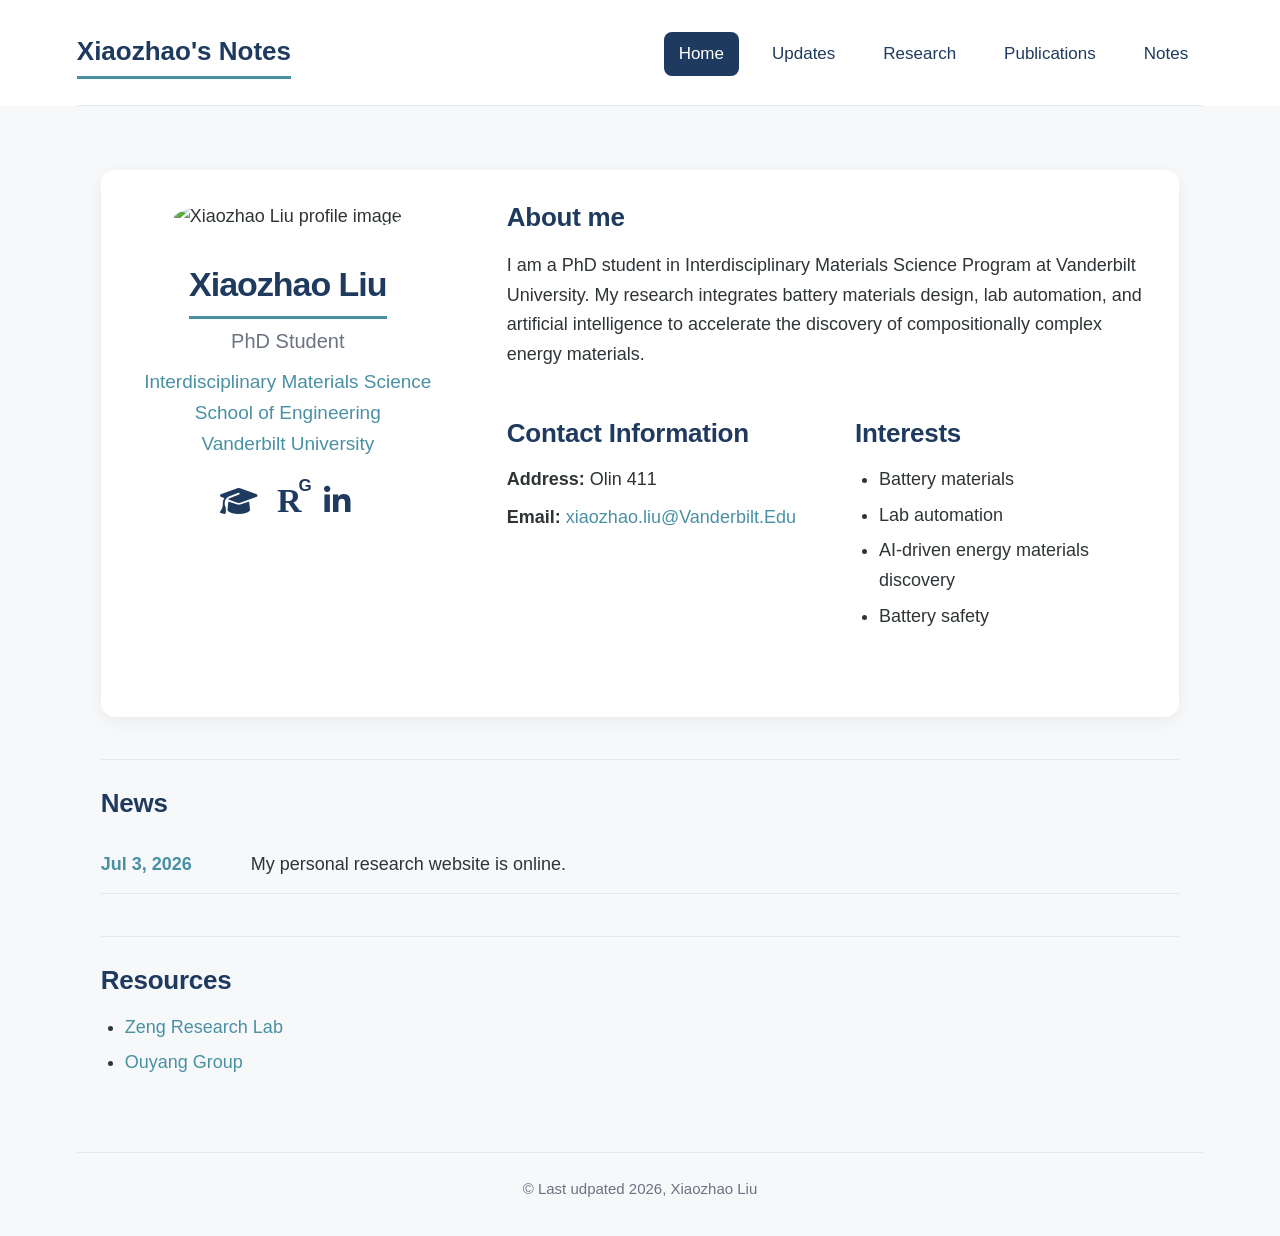
==== index.html @ 6db7bd6d "Update affiliation text in index.html" ====
<!DOCTYPE html>
<html lang="en">
<head>
  <meta charset="UTF-8" />
  <meta name="viewport" content="width=device-width, initial-scale=1.0" />
  <meta name="description" content="Xiaozhao Liu - battery materials, lab automation, and AI-driven materials discovery." />
  <title>Xiaozhao Liu | Home</title>
  <link rel="stylesheet" href="https://cdnjs.cloudflare.com/ajax/libs/font-awesome/6.5.2/css/all.min.css" />
  <link rel="stylesheet" href="style.css" />
  <script src="site-config.js" defer></script>
</head>
<body>
  <header class="site-header">
    <div class="site-container nav-bar">
      <a class="site-title" href="index.html">Xiaozhao's Notes</a>
      <nav class="nav-links" aria-label="Main navigation">
        <a class="active" href="index.html">Home</a>
        <a href="updates.html">Updates</a>
        <a href="research.html">Research</a>
        <a href="publications.html">Publications</a>
        <a href="notes.html">Notes</a>
      </nav>
    </div>
  </header>

  <main class="site-container main-content">
    <section class="profile-layout">
      <aside class="profile-sidebar">
        <img class="profile-photo" src="assets/ProfileXiaozhao.png" alt="Xiaozhao Liu profile image" />
        <h1>Xiaozhao Liu</h1>
        <p class="profile-role">PhD Student</p>
        <p class="profile-affiliation">
          Interdisciplinary Materials Science<br />
          School of Engineering<br />
          Vanderbilt University
        </p>

        <div class="profile-icons" aria-label="Academic and professional links">
          <a href="https://scholar.google.com/citations?user=CbV5CPsAAAAJ&hl=en" target="_blank" rel="noopener noreferrer" aria-label="Google Scholar" title="Google Scholar">
            <i class="fa-solid fa-graduation-cap"></i>
          </a>
          <a href="https://www.researchgate.net/profile/Xiaozhao-Liu-3/research" target="_blank" rel="noopener noreferrer" aria-label="ResearchGate" title="ResearchGate">
            <span class="rg-icon">R</span>
          </a>
          <a href="https://www.linkedin.com/in/xiaozhao-liu-083b06285/" target="_blank" rel="noopener noreferrer" aria-label="LinkedIn" title="LinkedIn">
            <i class="fa-brands fa-linkedin-in"></i>
          </a>
        </div>
      </aside>

      <section class="profile-main">
        <section class="page-section">
          <h2>About me</h2>
          <p>
            I am a PhD student in Interdisciplinary Materials Science Program at Vanderbilt University.
            My research integrates battery materials design, lab automation, and artificial intelligence to accelerate the discovery of compositionally complex energy materials.
          </p>
        </section>

        <section class="page-section two-column-section">
          <div>
            <h2>Contact Information</h2>
            <p class="contact-line"><strong>Address:</strong> Olin 411</p>
            <p class="contact-line"><strong>Email:</strong> <a href="mailto:xiaozhao.liu@Vanderbilt.Edu">xiaozhao.liu@Vanderbilt.Edu</a></p>
          </div>
          <div>
            <h2>Interests</h2>
            <ul class="interest-list">
              <li>Battery materials</li>
              <li>Lab automation</li>
              <li>AI-driven energy materials discovery</li>
              <li>Battery safety</li>
            </ul>
          </div>
        </section>
      </section>
    </section>

    <section class="home-news">
      <h2>News</h2>
      <div class="news-row">
        <span class="news-date">Jul 3, 2026</span>
        <span>My personal research website is online.</span>
      </div>
    </section>

    <section class="home-resources">
      <h2>Resources</h2>
      <ul class="resource-list">
        <li><a href="https://www.yan-zeng.com/" target="_blank" rel="noopener noreferrer">Zeng Research Lab</a></li>
        <li><a href="https://bin-ouyang.com/" target="_blank" rel="noopener noreferrer">Ouyang Group</a></li>
      </ul>
    </section>
  </main>

  <footer class="site-footer">
    <p>© Last udpated 2026, Xiaozhao Liu</p>
  </footer>
</body>
</html>
---- style.css ----
:root {
  --navy: #1F3A5F;
  --soft-blue: #4A90A4;
  --bg: #F7F8FA;
  --card: #FFFFFF;
  --text: #2F3437;
  --muted: #6B7280;
  --line: #E5E7EB;
  --max-width: 1200px;
  --content-width: 1200px;
}

* {
  box-sizing: border-box;
}

html,
body {
  margin: 0;
  padding: 0;
}

body {
  color: var(--text);
  background: var(--bg);
  font-family: -apple-system, BlinkMacSystemFont, "Segoe UI", Roboto, Arial, sans-serif;
  font-size: 18px;
  line-height: 1.65;
}

a {
  color: var(--soft-blue);
  text-decoration: none;
}

a:hover {
  color: var(--navy);
  text-decoration: underline;
}

.site-container {
  width: min(88%, var(--max-width));
  margin: 0 auto;
  padding-left: 24px;
  padding-right: 24px;
}

.site-header {
  background: var(--card);
}

.nav-bar {
  display: flex;
  justify-content: space-between;
  align-items: center;
  padding: 30px 0 26px;
  border-bottom: 1px solid var(--line);
}

.site-title {
  color: var(--navy);
  font-size: 26px;
  font-weight: 700;
  border-bottom: 3px solid var(--soft-blue);
  padding-bottom: 3px;
}

.site-title:hover {
  color: var(--soft-blue);
  text-decoration: none;
}

.nav-links {
  display: flex;
  align-items: center;
  gap: 18px;
}

.nav-links a {
  color: var(--navy);
  padding: 8px 15px;
  border-radius: 8px;
  font-size: 17px;
  font-weight: 500;
}

.nav-links a:hover,
.nav-links a.active {
  color: #ffffff;
  background: var(--navy);
  text-decoration: none;
}

.main-content {
  padding-top: 64px;
  padding-bottom: 68px;
}

.profile-layout {
  display: grid;
  grid-template-columns: 310px minmax(0, 1fr);
  gap: 64px;
  align-items: start;
  background: var(--card);
  padding: 32px;
  border-radius: 14px;
  box-shadow: 0 4px 16px rgba(0, 0, 0, 0.06);
}

.profile-sidebar {
  text-align: center;
}

.profile-photo {
  width: 205px;
  height: 205px;
  object-fit: cover;
  border-radius: 50%;
  margin-bottom: 24px;
}

.profile-sidebar h1 {
  display: inline-block;
  margin: 0 0 6px;
  color: var(--navy);
  font-size: 34px;
  font-weight: 600;
  letter-spacing: -0.03em;
  border-bottom: 3px solid var(--soft-blue);
  padding-bottom: 4px;
}

.profile-role {
  margin: 0;
  color: var(--muted);
  font-size: 20px;
}

.profile-affiliation {
  margin: 8px 0 24px;
  color: var(--soft-blue);
  font-size: 19px;
  font-weight: 500;
}

.profile-icons {
  display: flex;
  justify-content: center;
  gap: 15px;
}

.profile-icons a {
  display: inline-flex;
  align-items: center;
  justify-content: center;
  width: 34px;
  height: 34px;
  color: var(--navy);
  font-size: 30px;
}

.profile-icons a:hover {
  color: var(--soft-blue);
  text-decoration: none;
}

.rg-icon {
  position: relative;
  display: inline-block;
  width: 32px;
  height: 34px;
  color: var(--navy);
  font-family: Georgia, "Times New Roman", serif;
  font-size: 34px;
  font-weight: 600;
  line-height: 1;
  letter-spacing: -0.08em;
}

.rg-icon::after {
  content: "G";
  position: absolute;
  top: -7px;
  right: -8px;
  font-family: Arial, sans-serif;
  font-size: 17px;
  font-weight: 700;
  letter-spacing: 0;
}

.profile-icons a:hover .rg-icon {
  color: var(--soft-blue);
}

.profile-main {
  max-width: 760px;
}

.page-section {
  margin-bottom: 48px;
}

.page-section h2,
.page-content h1,
.home-news h2,
.home-resources h2 {
  margin: 0 0 16px;
  color: var(--navy);
  font-size: 26px;
  font-weight: 700;
  line-height: 1.2;
  letter-spacing: -0.01em;
}

.page-section p,
.lead,
.research-topic p,
.timeline-text,
.publication-list span {
  color: var(--text);
}

.two-column-section {
  display: grid;
  grid-template-columns: 1fr 1fr;
  gap: 56px;
}

.interest-list {
  margin: 0;
  padding-left: 24px;
}

.interest-list li {
  margin-bottom: 6px;
}

.contact-line {
  margin: 0 0 8px;
}

.news-row,
.timeline-item {
  display: grid;
  grid-template-columns: 130px 1fr;
  gap: 20px;
  align-items: start;
  padding: 14px 0;
  border-bottom: 1px solid var(--line);
}

.news-date,
.timeline-date {
  color: var(--soft-blue);
  font-weight: 600;
}

.home-news,
.home-resources {
  margin-top: 42px;
  padding-top: 28px;
  border-top: 1px solid var(--line);
}

.resource-list {
  margin: 0;
  padding-left: 24px;
}

.resource-list li {
  margin-bottom: 6px;
}

.page-content {
  max-width: var(--content-width);
  padding-top: 64px;
  padding-bottom: 68px;
  background: var(--card);
  border-radius: 14px;
  box-shadow: 0 4px 16px rgba(0, 0, 0, 0.06);
  margin-top: 48px;
  margin-bottom: 48px;
}

.page-content h1 {
  margin-bottom: 18px;
}

.lead {
  margin: 0 0 34px;
}

.research-topic {
  padding: 24px 0;
  border-top: 1px solid var(--line);
}

.research-topic:first-child {
  border-top: none;
  padding-top: 0;
}

.research-topic h2,
.publication-block h2 {
  margin: 0 0 10px;
  color: var(--navy);
  font-size: 26px;
  font-weight: 700;
  letter-spacing: -0.01em;
}

.research-topic p {
  margin: 0;
}

.timeline {
  border-top: 1px solid var(--line);
}

.publication-icons {
  justify-content: flex-start;
  margin: 18px 0 34px;
}

.publication-block {
  border-top: 1px solid var(--line);
  padding-top: 24px;
}

.publication-list {
  margin: 0;
  padding: 0;
  list-style: none;
  counter-reset: pub-counter 3;
}

.publication-list li {
  display: grid;
  grid-template-columns: 46px 1fr;
  gap: 14px;
  padding: 18px 0;
  border-bottom: 1px solid var(--line);
}

.publication-list li::before {
  counter-increment: pub-counter -1;
  content: counter(pub-counter);
  color: var(--text);
  font-size: 18px;
}

.publication-list strong {
  display: inline;
  color: var(--soft-blue);
  font-weight: 600;
}

.publication-list > li > div > span {
  display: block;
}

.pub-authors {
  margin-top: 3px;
}

.pub-authors .my-name {
  display: inline !important;
  color: var(--text);
  font-weight: 700;
  border-bottom: 2px solid var(--soft-blue);
  padding-bottom: 1px;
}

.pub-venue {
  font-weight: 500;
}

.note-section {
  margin-top: 32px;
  padding: 28px;
  border: 1px solid var(--line);
  border-radius: 14px;
  background: #fbfcfd;
}

.note-section h2 {
  margin: 0 0 8px;
  color: var(--navy);
  font-size: 26px;
  font-weight: 700;
  line-height: 1.2;
}

.note-section-intro {
  margin: 0 0 20px;
  color: var(--muted);
}

.note-card {
  padding: 20px 22px;
  border: 1px solid var(--line);
  border-radius: 12px;
  background: var(--card);
}

.note-card + .note-card {
  margin-top: 16px;
}

.note-card-header {
  display: flex;
  justify-content: flex-start;
  gap: 10px;
  align-items: baseline;
  margin-bottom: 8px;
}

.note-card-header h3 {
  margin: 0;
  color: var(--navy);
  font-size: 22px;
  font-weight: 700;
  line-height: 1.25;
}

.note-date {
  flex: 0 0 auto;
  color: var(--soft-blue);
  font-size: 22px;
  font-weight: 600;
  line-height: 1.25;
}

.note-date::before {
  content: "|";
  margin-right: 10px;
  color: var(--muted);
  font-weight: 500;
}

.note-card p {
  margin: 0;
  color: var(--text);
}

.site-footer {
  width: min(88%, var(--max-width));
  margin: 0 auto;
  padding: 24px 24px 34px;
  border-top: 1px solid var(--line);
  text-align: center;
}

.site-footer p {
  margin: 0;
  color: var(--muted);
  font-size: 15px;
}

@media (max-width: 850px) {
  body {
    font-size: 16px;
  }

  .site-container {
    width: 100%;
    padding-left: 22px;
    padding-right: 22px;
  }

  .nav-bar {
    flex-direction: column;
    gap: 16px;
  }

  .nav-links {
    flex-wrap: wrap;
    justify-content: center;
  }

  .profile-layout,
  .two-column-section {
    grid-template-columns: 1fr;
    gap: 34px;
  }

  .profile-main {
    max-width: none;
  }

  .page-section h2,
  .page-content h1,
  .home-news h2,
  .home-resources h2,
  .research-topic h2,
  .publication-block h2,
  .note-section h2 {
    font-size: 26px;
  }

  .news-row,
  .timeline-item,
  .publication-list li {
    grid-template-columns: 1fr;
    gap: 4px;
  }

  .note-section {
    padding: 22px;
  }

  .note-card-header {
    display: flex;
  }

  .note-date {
    display: inline;
    margin-top: 0;
  }
}
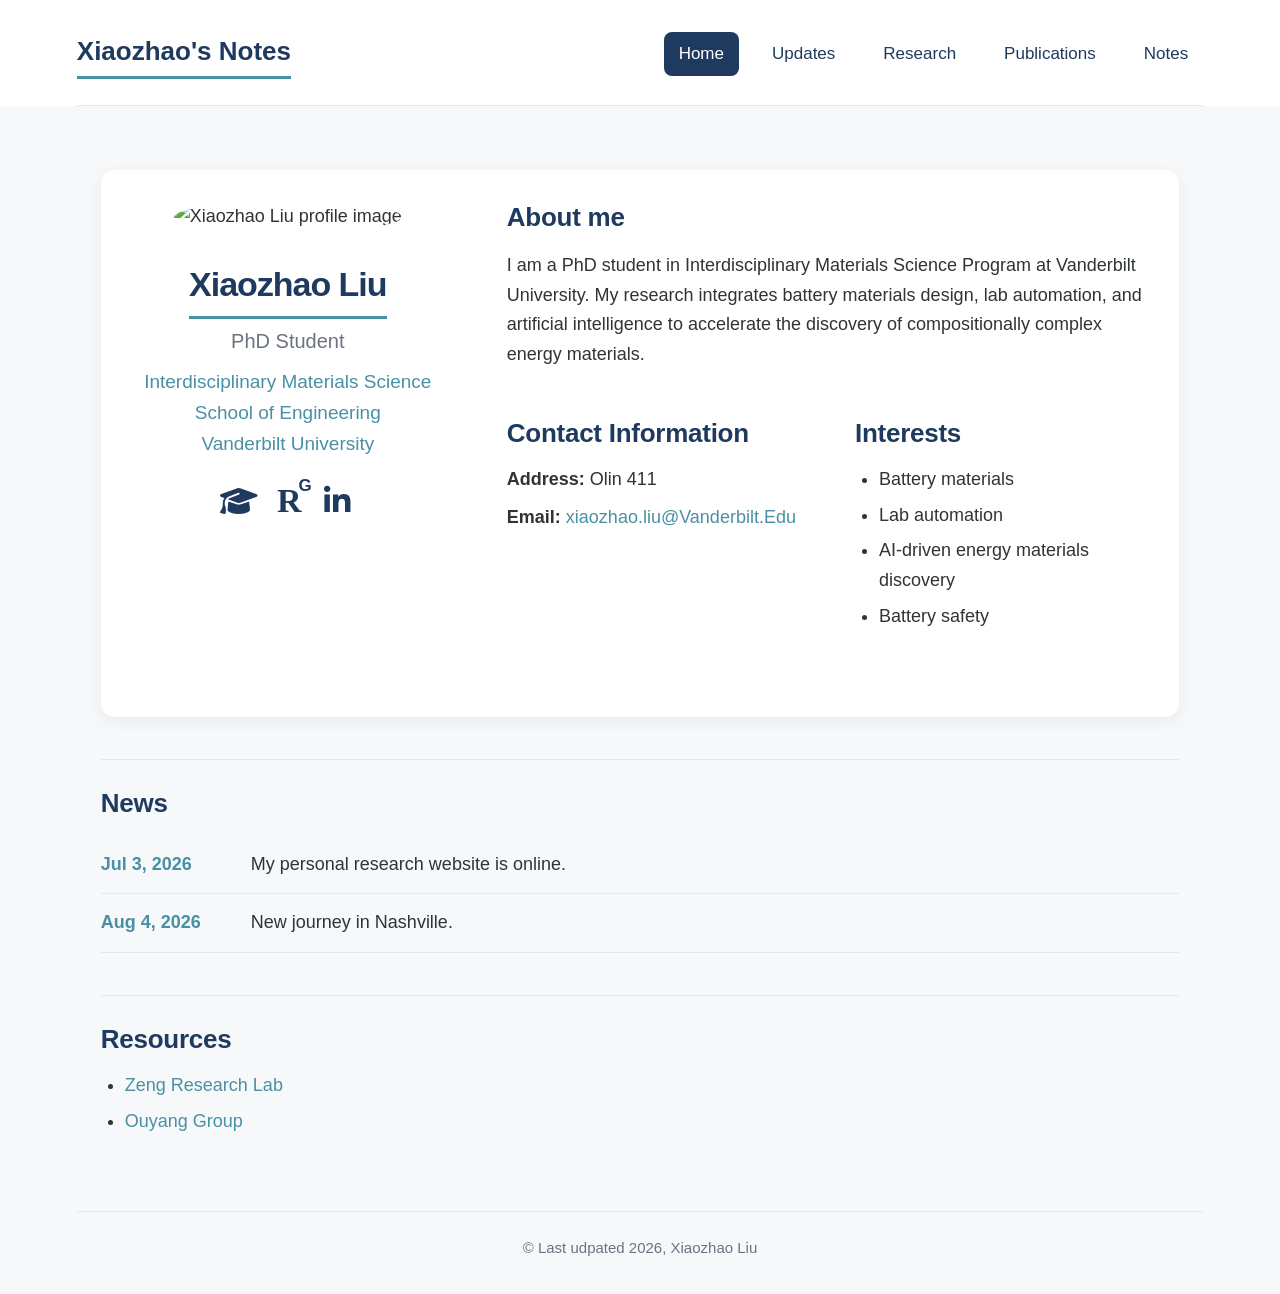
==== commit d53b1c73: "Update index.html" ====
--- a/index.html
+++ b/index.html
@@ -82,6 +82,10 @@
         <span class="news-date">Jul 3, 2026</span>
         <span>My personal research website is online.</span>
       </div>
+      <div class="news-row">
+        <span class="news-date">Aug 4, 2026</span>
+        <span>New journey in Nashville.</span>
+      </div>
     </section>
 
     <section class="home-resources">
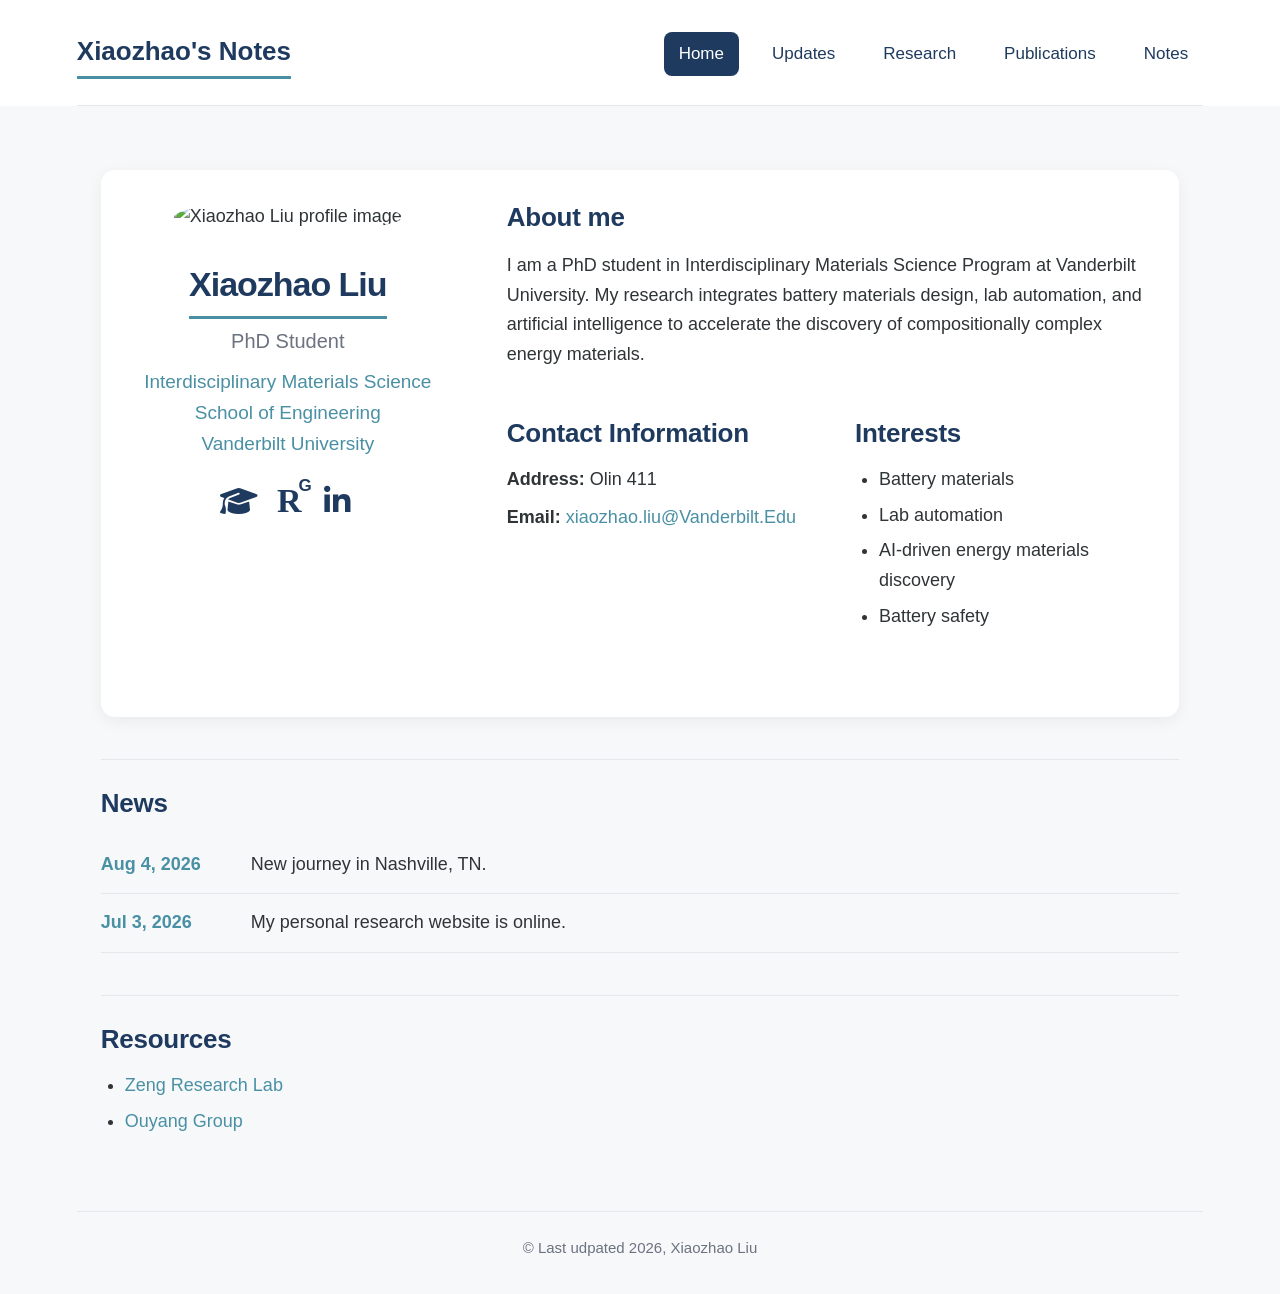
==== commit 7fe00ebf: "Update index.html" ====
--- a/index.html
+++ b/index.html
@@ -79,12 +79,12 @@
     <section class="home-news">
       <h2>News</h2>
       <div class="news-row">
+        <span class="news-date">Aug 4, 2026</span>
+        <span>New journey in Nashville, TN.</span>
+      </div>
+      <div class="news-row">
         <span class="news-date">Jul 3, 2026</span>
         <span>My personal research website is online.</span>
-      </div>
-      <div class="news-row">
-        <span class="news-date">Aug 4, 2026</span>
-        <span>New journey in Nashville.</span>
       </div>
     </section>
 
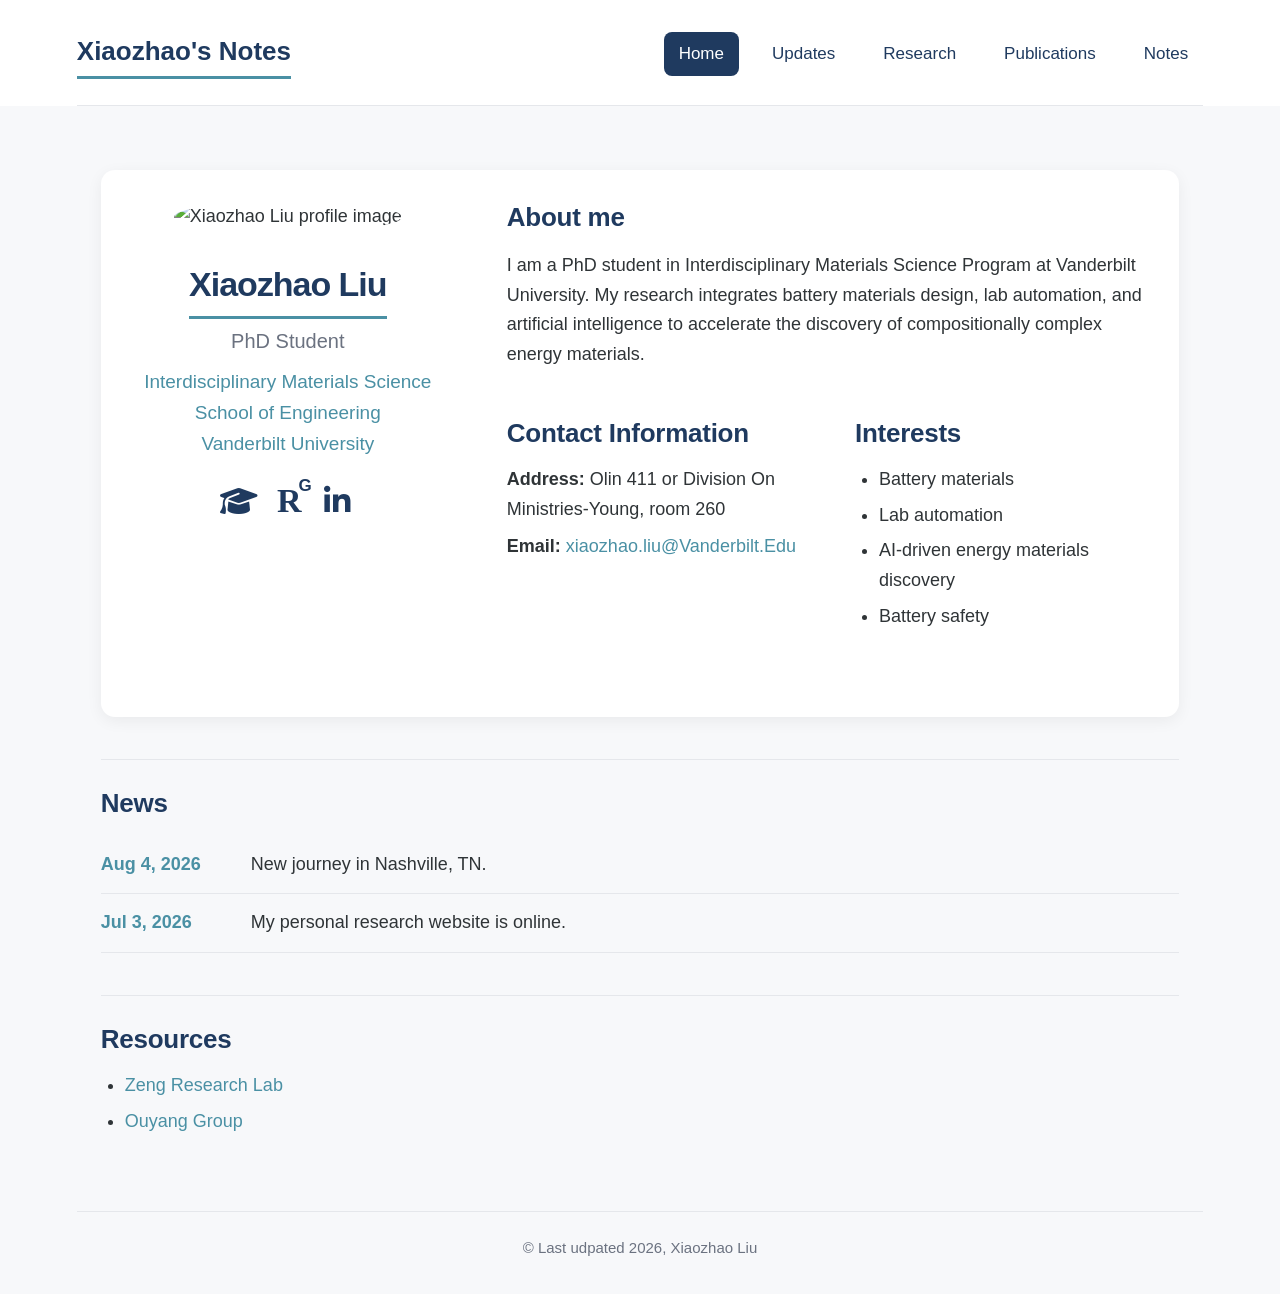
==== commit 1dda0e9e: "Update contact address in index.html" ====
--- a/index.html
+++ b/index.html
@@ -60,7 +60,7 @@
         <section class="page-section two-column-section">
           <div>
             <h2>Contact Information</h2>
-            <p class="contact-line"><strong>Address:</strong> Olin 411</p>
+            <p class="contact-line"><strong>Address:</strong> Olin 411 or Division On Ministries-Young, room 260</p>
             <p class="contact-line"><strong>Email:</strong> <a href="mailto:xiaozhao.liu@Vanderbilt.Edu">xiaozhao.liu@Vanderbilt.Edu</a></p>
           </div>
           <div>
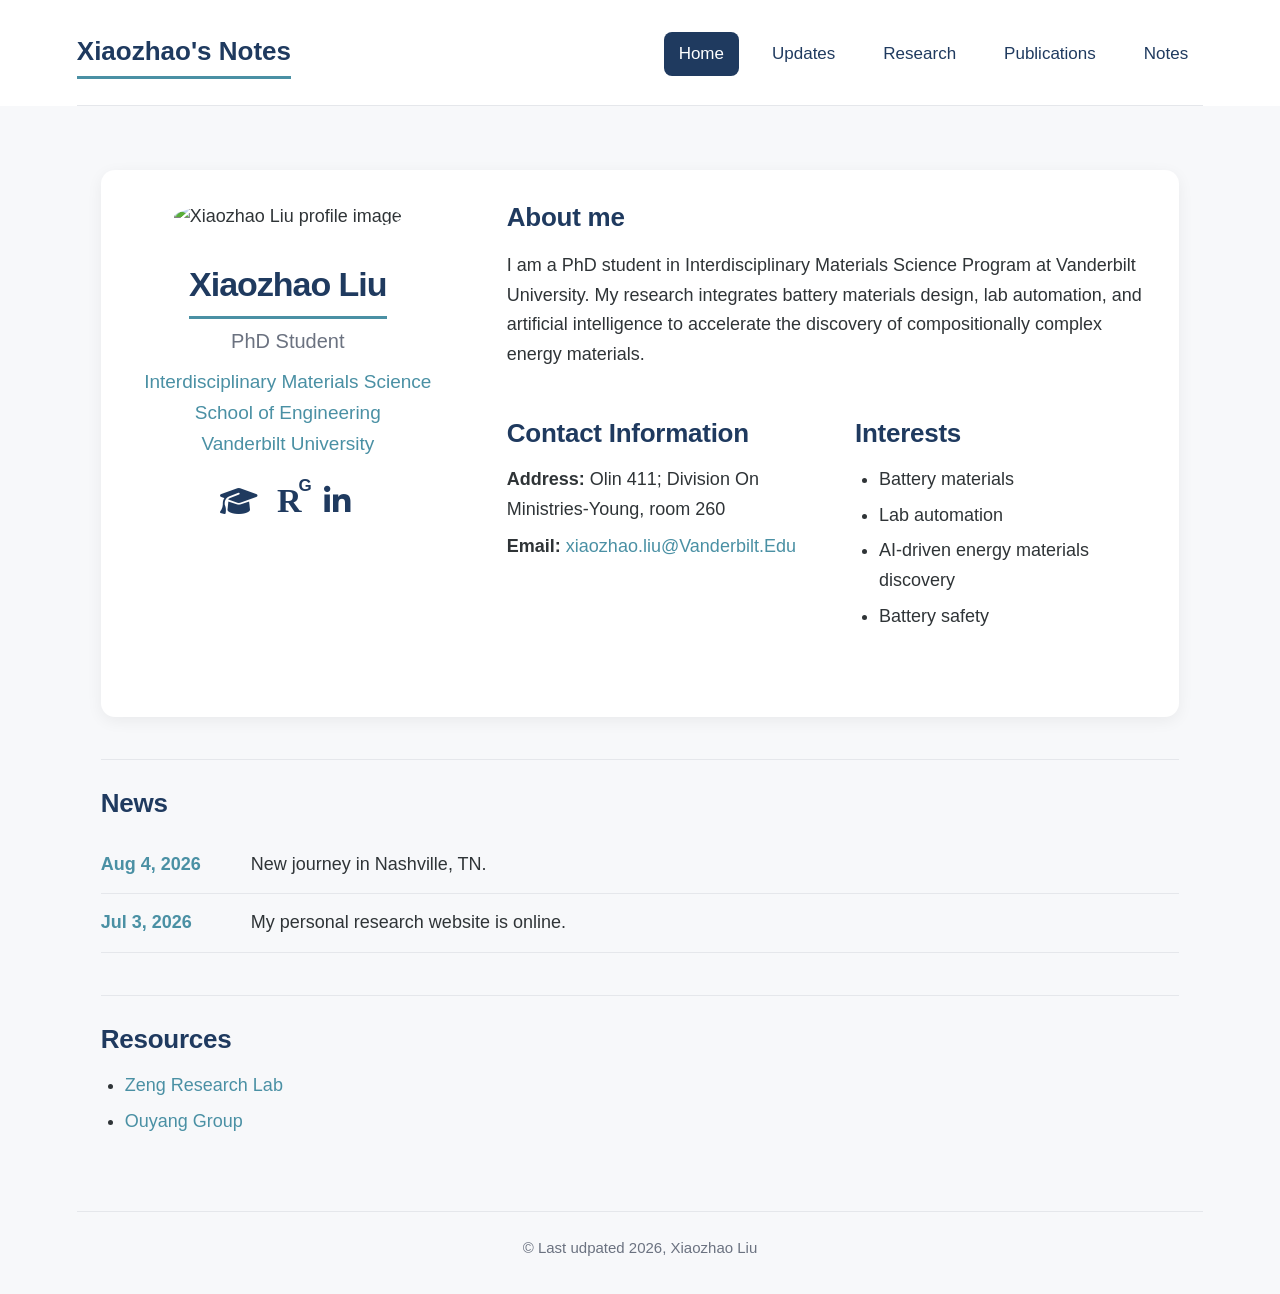
==== commit a5bfa059: "Correct address formatting in contact information" ====
--- a/index.html
+++ b/index.html
@@ -60,7 +60,7 @@
         <section class="page-section two-column-section">
           <div>
             <h2>Contact Information</h2>
-            <p class="contact-line"><strong>Address:</strong> Olin 411 or Division On Ministries-Young, room 260</p>
+            <p class="contact-line"><strong>Address:</strong> Olin 411; Division On Ministries-Young, room 260</p>
             <p class="contact-line"><strong>Email:</strong> <a href="mailto:xiaozhao.liu@Vanderbilt.Edu">xiaozhao.liu@Vanderbilt.Edu</a></p>
           </div>
           <div>
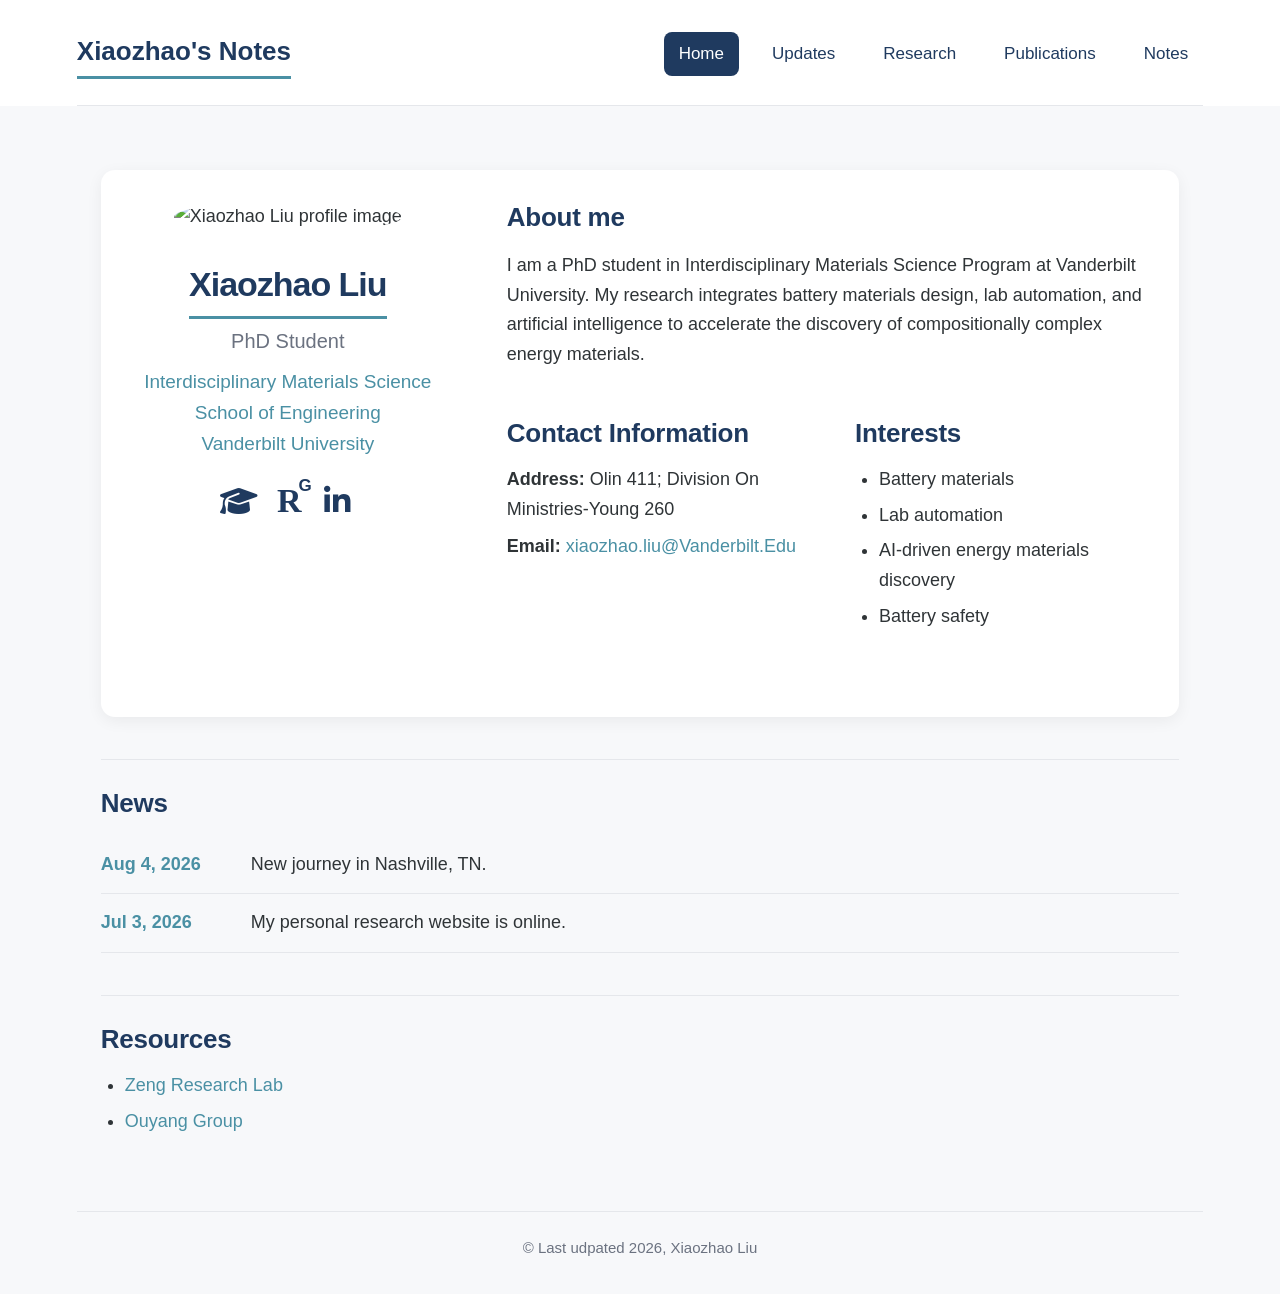
==== commit ab8c0ca8: "Update contact address in index.html" ====
--- a/index.html
+++ b/index.html
@@ -60,7 +60,7 @@
         <section class="page-section two-column-section">
           <div>
             <h2>Contact Information</h2>
-            <p class="contact-line"><strong>Address:</strong> Olin 411; Division On Ministries-Young, room 260</p>
+            <p class="contact-line"><strong>Address:</strong> Olin 411; Division On Ministries-Young 260</p>
             <p class="contact-line"><strong>Email:</strong> <a href="mailto:xiaozhao.liu@Vanderbilt.Edu">xiaozhao.liu@Vanderbilt.Edu</a></p>
           </div>
           <div>
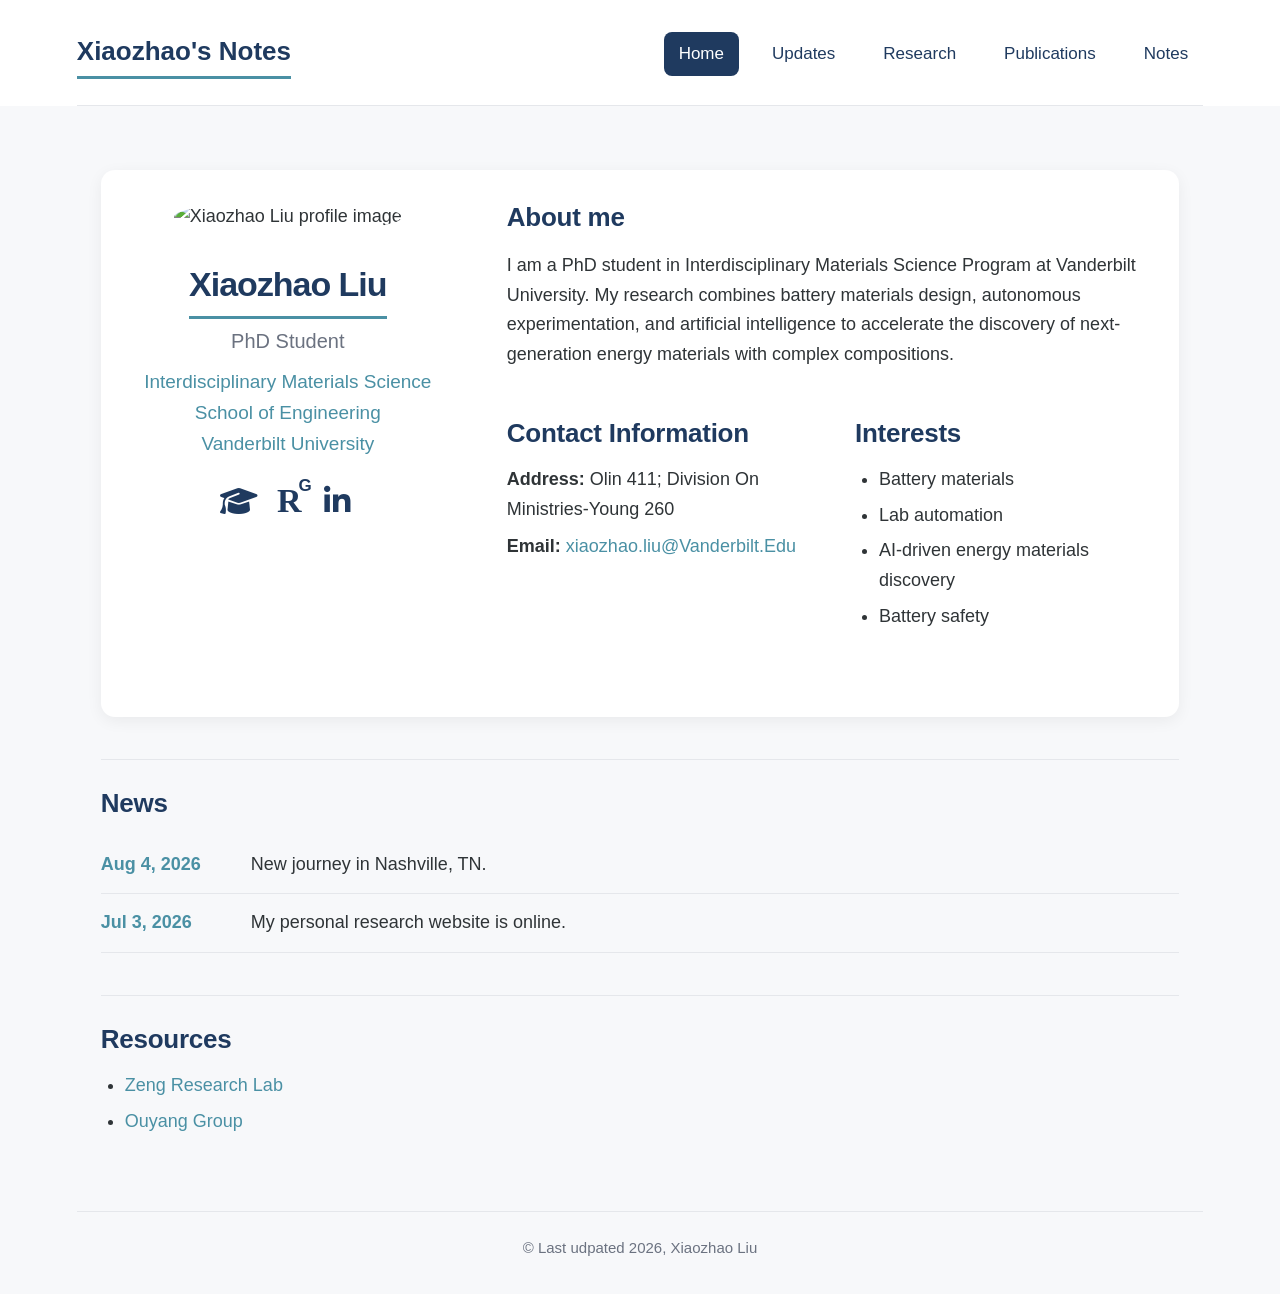
==== commit 86738aee: "Update index.html" ====
--- a/index.html
+++ b/index.html
@@ -53,7 +53,7 @@
           <h2>About me</h2>
           <p>
             I am a PhD student in Interdisciplinary Materials Science Program at Vanderbilt University.
-            My research integrates battery materials design, lab automation, and artificial intelligence to accelerate the discovery of compositionally complex energy materials.
+            My research combines battery materials design, autonomous experimentation, and artificial intelligence to accelerate the discovery of next-generation energy materials with complex compositions.
           </p>
         </section>
 
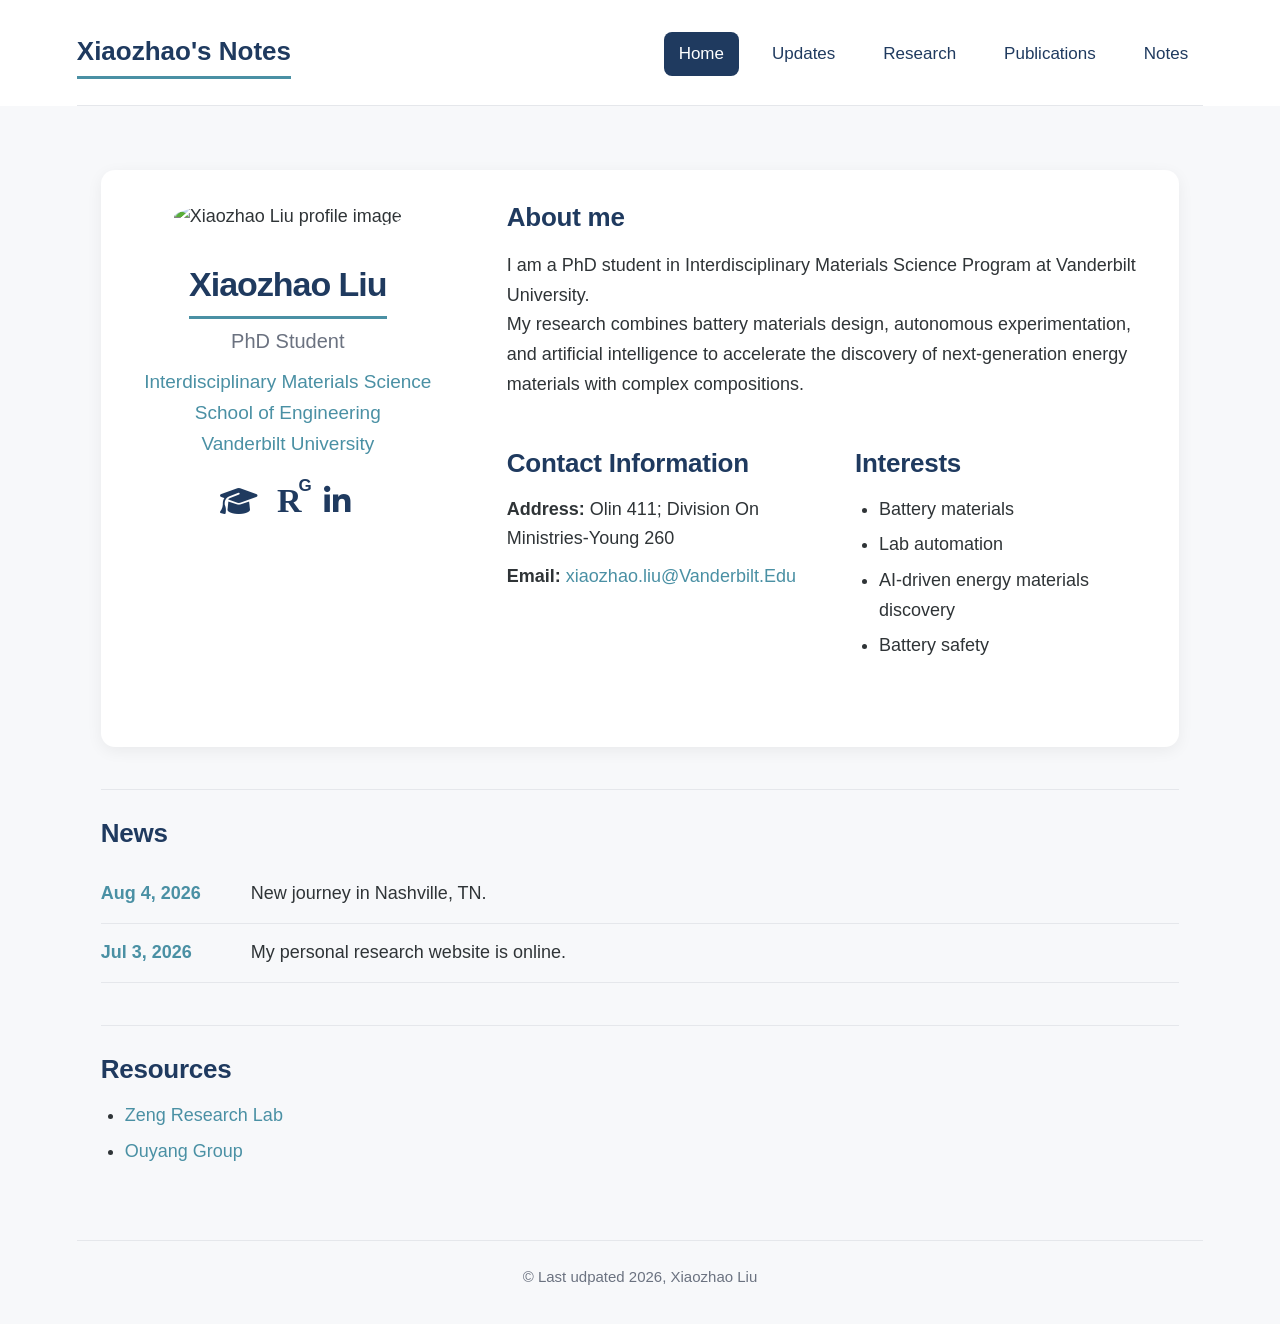
==== commit 81e501f7: "Update" ====
--- a/index.html
+++ b/index.html
@@ -52,7 +52,7 @@
         <section class="page-section">
           <h2>About me</h2>
           <p>
-            I am a PhD student in Interdisciplinary Materials Science Program at Vanderbilt University.
+            I am a PhD student in Interdisciplinary Materials Science Program at Vanderbilt University.<br />
             My research combines battery materials design, autonomous experimentation, and artificial intelligence to accelerate the discovery of next-generation energy materials with complex compositions.
           </p>
         </section>
